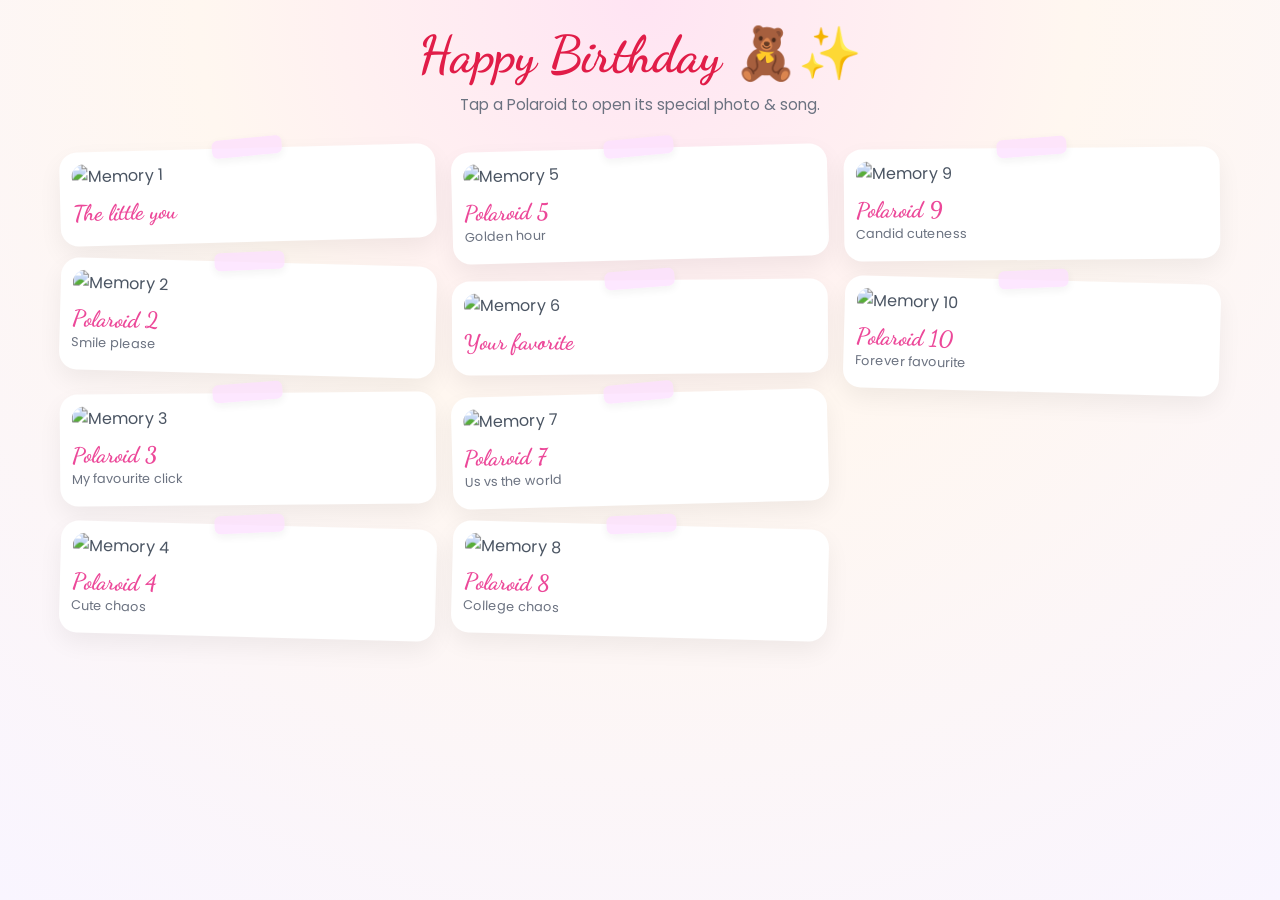
==== index.html @ dc7d76c8 "upload" ====
<!DOCTYPE html>
<html lang="en">
<head>
  <meta charset="UTF-8" />
  <meta name="viewport" content="width=device-width, initial-scale=1.0" />
  <title>Birthday Polaroids</title>

  <!-- Pinterest-ish fonts -->
  <link rel="preconnect" href="https://fonts.googleapis.com">
  <link rel="preconnect" href="https://fonts.gstatic.com" crossorigin>
  <link href="https://fonts.googleapis.com/css2?family=Poppins:wght@300;400;600&family=Dancing+Script:wght@600;700&display=swap" rel="stylesheet">

  <link rel="stylesheet" href="styles.css" />
</head>
<body class="bg-main">
  <div class="page-wrapper">
    <header class="hero">
      <h1>Happy Birthday 🧸✨</h1>
      <p>Tap a Polaroid to open its special photo & song.</p>
    </header>

    <main class="grid">
      <!-- CARD 1 -->
      <a href="photo1.html" class="polaroid-card">
        <div class="polaroid-inner">
          <img src="images/photo1.jpg" alt="Memory 1" />
          <div class="tape tape-top"></div>
          <div class="caption">
            <h2>The little you</h2>
          </div>
        </div>
      </a>

      <!-- CARD 2 -->
      <a href="photo2.html" class="polaroid-card">
        <div class="polaroid-inner">
          <img src="images/photo2.jpg" alt="Memory 2" />
          <div class="tape tape-top"></div>
          <div class="caption">
            <h2>Polaroid 2</h2>
            <p>Smile please</p>
          </div>
        </div>
      </a>

      <!-- CARD 3 -->
      <a href="photo3.html" class="polaroid-card">
        <div class="polaroid-inner">
          <img src="images/photo3.jpg" alt="Memory 3" />
          <div class="tape tape-top"></div>
          <div class="caption">
            <h2>Polaroid 3</h2>
            <p>My favourite click</p>
          </div>
        </div>
      </a>

      <!-- CARD 4 -->
      <a href="photo4.html" class="polaroid-card">
        <div class="polaroid-inner">
          <img src="images/photo4.jpg" alt="Memory 4" />
          <div class="tape tape-top"></div>
          <div class="caption">
            <h2>Polaroid 4</h2>
            <p>Cute chaos</p>
          </div>
        </div>
      </a>

      <!-- CARD 5 -->
      <a href="photo5.html" class="polaroid-card">
        <div class="polaroid-inner">
          <img src="images/photo5.jpg" alt="Memory 5" />
          <div class="tape tape-top"></div>
          <div class="caption">
            <h2>Polaroid 5</h2>
            <p>Golden hour</p>
          </div>
        </div>
      </a>

      <!-- CARD 6 -->
      <a href="photo6.html" class="polaroid-card">
        <div class="polaroid-inner">
          <img src="images/photo6.jpg" alt="Memory 6" />
          <div class="tape tape-top"></div>
          <div class="caption">
            <h2>Your favorite</h2>
          </div>
        </div>
      </a>

      <!-- CARD 7 -->
      <a href="photo7.html" class="polaroid-card">
        <div class="polaroid-inner">
          <img src="images/photo7.jpg" alt="Memory 7" />
          <div class="tape tape-top"></div>
          <div class="caption">
            <h2>Polaroid 7</h2>
            <p>Us vs the world</p>
          </div>
        </div>
      </a>

      <!-- CARD 8 -->
      <a href="photo8.html" class="polaroid-card">
        <div class="polaroid-inner">
          <img src="images/photo8.jpg" alt="Memory 8" />
          <div class="tape tape-top"></div>
          <div class="caption">
            <h2>Polaroid 8</h2>
            <p>College chaos</p>
          </div>
        </div>
      </a>

      <!-- CARD 9 -->
      <a href="photo9.html" class="polaroid-card">
        <div class="polaroid-inner">
          <img src="images/photo9.jpg" alt="Memory 9" />
          <div class="tape tape-top"></div>
          <div class="caption">
            <h2>Polaroid 9</h2>
            <p>Candid cuteness</p>
          </div>
        </div>
      </a>

      <!-- CARD 10 -->
      <a href="photo10.html" class="polaroid-card">
        <div class="polaroid-inner">
          <img src="images/photo10.jpg" alt="Memory 10" />
          <div class="tape tape-top"></div>
          <div class="caption">
            <h2>Polaroid 10</h2>
            <p>Forever favourite</p>
          </div>
        </div>
      </a>
    </main>
  </div>
</body>
</html>
---- styles.css ----
/* RESET */
*,
*::before,
*::after {
  box-sizing: border-box;
  margin: 0;
  padding: 0;
}

:root {
  --pink: #f9a8d4;
  --hot-pink: #ec4899;
  --text-main: #4b5563;
  --bg-soft: #fff7f0;
}

/* BACKGROUND */
.bg-main {
  background: radial-gradient(circle at top, #ffe4f3 0, #fff7f0 40%, #f9f5ff 100%);
  min-height: 100vh;
}

/* PAGE WRAPPER */
.page-wrapper {
  max-width: 1200px;
  margin: 0 auto;
  padding: 1.5rem 1.25rem 3rem;
  font-family: "Poppins", system-ui, -apple-system, BlinkMacSystemFont, sans-serif;
  color: var(--text-main);
}

/* HERO */
.hero {
  text-align: center;
  margin-bottom: 2rem;
}

.hero h1 {
  font-family: "Dancing Script", cursive;
  font-size: clamp(2.4rem, 5vw, 3.2rem);
  color: #e11d48;
  margin-bottom: 0.5rem;
}

.hero p {
  font-size: 0.95rem;
  max-width: 480px;
  margin: 0 auto;
  color: #6b7280;
}

/* GRID (Pinterest style) */
.grid {
  column-count: 1;
  column-gap: 1rem;
}

@media (min-width: 600px) {
  .grid {
    column-count: 2;
  }
}
@media (min-width: 900px) {
  .grid {
    column-count: 3;
  }
}

/* POLAROID CARDS ON INDEX PAGE */
.polaroid-card {
  display: inline-block;
  width: 100%;
  margin: 0 0 1.25rem;
  break-inside: avoid;
  text-decoration: none;
  color: inherit;
}

.polaroid-inner {
  position: relative;
  background: #ffffff;
  border-radius: 18px;
  padding: 0.75rem 0.75rem 1.1rem;
  box-shadow: 0 10px 24px rgba(0, 0, 0, 0.06);
  transform: rotate(-1.5deg);
  transition: transform 0.2s ease, box-shadow 0.2s ease, translate 0.2s ease;
}

.polaroid-card:nth-child(2n) .polaroid-inner {
  transform: rotate(1.5deg);
}
.polaroid-card:nth-child(3n) .polaroid-inner {
  transform: rotate(-0.5deg);
}

.polaroid-inner:hover {
  transform: translateY(-4px) rotate(0deg);
  box-shadow: 0 16px 30px rgba(0, 0, 0, 0.10);
}

/* CARD IMAGE */
.polaroid-inner img {
  width: 100%;
  border-radius: 14px;
  display: block;
  object-fit: cover;
  max-height: 260px;
}

/* “TAPE” */
.tape {
  position: absolute;
  left: 50%;
  top: -10px;
  width: 70px;
  height: 18px;
  background: rgba(253, 224, 255, 0.9);
  transform: translateX(-50%) rotate(-4deg);
  border-radius: 6px;
  box-shadow: 0 3px 8px rgba(0, 0, 0, 0.06);
  opacity: 0.85;
  pointer-events: none;
}

/* CAPTION */
.caption {
  margin-top: 0.6rem;
}
.caption h2 {
  font-family: "Dancing Script", cursive;
  font-size: 1.4rem;
  color: var(--hot-pink);
  margin-bottom: 0.15rem;
}
.caption p {
  font-size: 0.8rem;
  color: #6b7280;
}

/* SINGLE PHOTO PAGE */
.single-wrapper {
  max-width: 700px;
  margin: 0 auto;
  padding: 1.5rem 1.25rem 3rem;
  font-family: "Poppins", system-ui, -apple-system, BlinkMacSystemFont, sans-serif;
  color: var(--text-main);
  display: flex;
  flex-direction: column;
  align-items: center;
  gap: 1.25rem;
}

.single-card {
  background: #ffffff;
  border-radius: 20px;
  padding: 0.9rem 0.9rem 1.5rem;
  box-shadow: 0 18px 40px rgba(0, 0, 0, 0.10);
  text-align: center;
}

.single-photo {
  width: 100%;
  border-radius: 16px;
  max-height: 80vh;
  object-fit: contain;
}

.single-caption {
  margin-top: 0.8rem;
}

.single-caption h1 {
  font-family: "Dancing Script", cursive;
  font-size: 2.2rem;
  color: var(--hot-pink);
  margin-bottom: 0.3rem;
}

.single-caption p {
  font-size: 0.95rem;
  color: #6b7280;
}

/* BACK LINK */
.back-link {
  font-size: 0.9rem;
  text-decoration: none;
  color: #6b21a8;
  background: rgba(244, 219, 255, 0.9);
  padding: 0.35rem 0.8rem;
  border-radius: 999px;
  box-shadow: 0 4px 10px rgba(0, 0, 0, 0.05);
}

/* MOBILE TWEAKS */
@media (max-width: 480px) {
  .page-wrapper,
  .single-wrapper {
    padding-inline: 0.9rem;
  }

  .single-caption h1 {
    font-size: 1.9rem;
  }

  .single-card {
    padding: 0.8rem 0.8rem 1.2rem;
  }
}
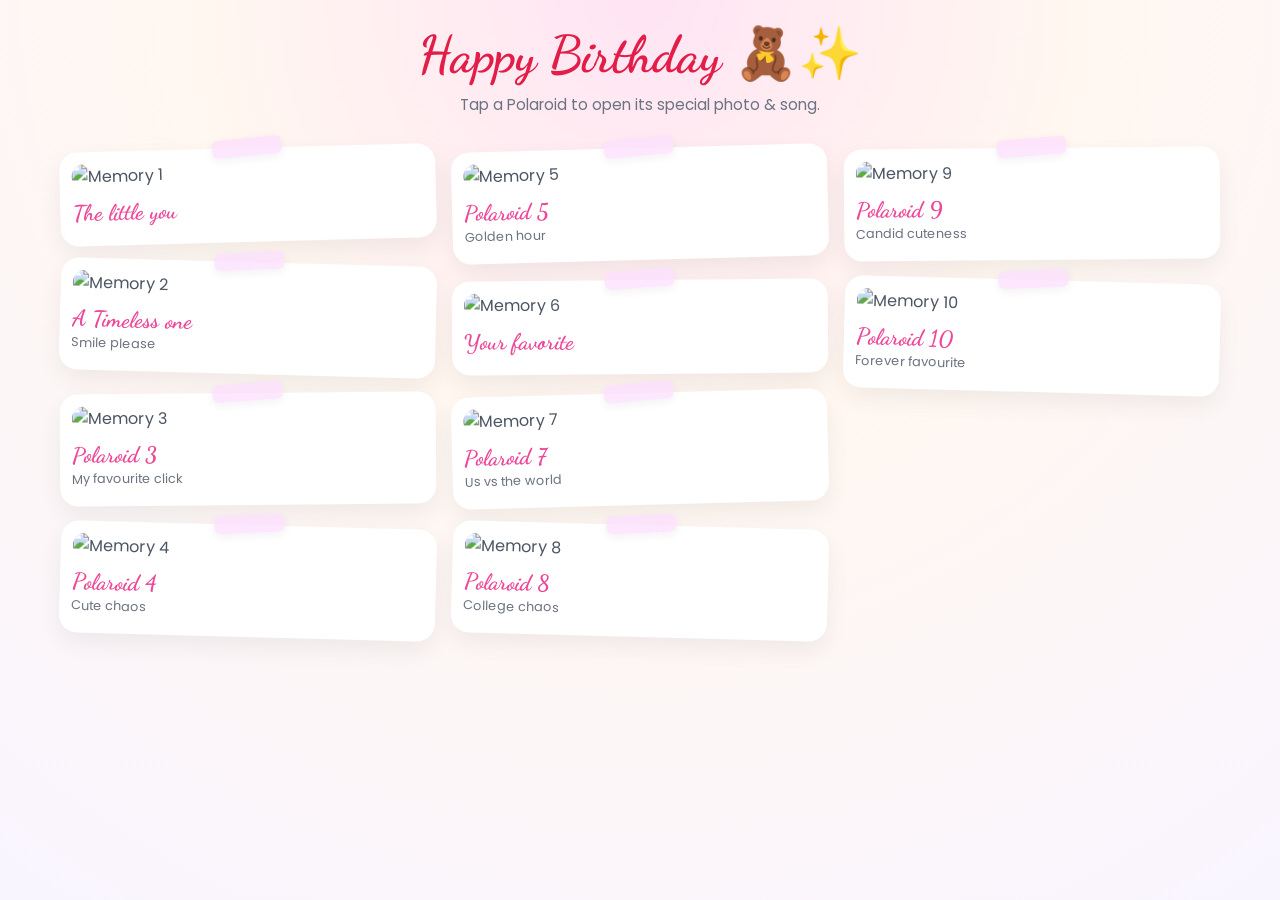
==== commit 8677f5e6: "Update index.html" ====
--- a/index.html
+++ b/index.html
@@ -37,7 +37,7 @@
           <img src="images/photo2.jpg" alt="Memory 2" />
           <div class="tape tape-top"></div>
           <div class="caption">
-            <h2>Polaroid 2</h2>
+            <h2>A Timeless one</h2>
             <p>Smile please</p>
           </div>
         </div>
@@ -140,4 +140,4 @@
     </main>
   </div>
 </body>
-</html>+</html>
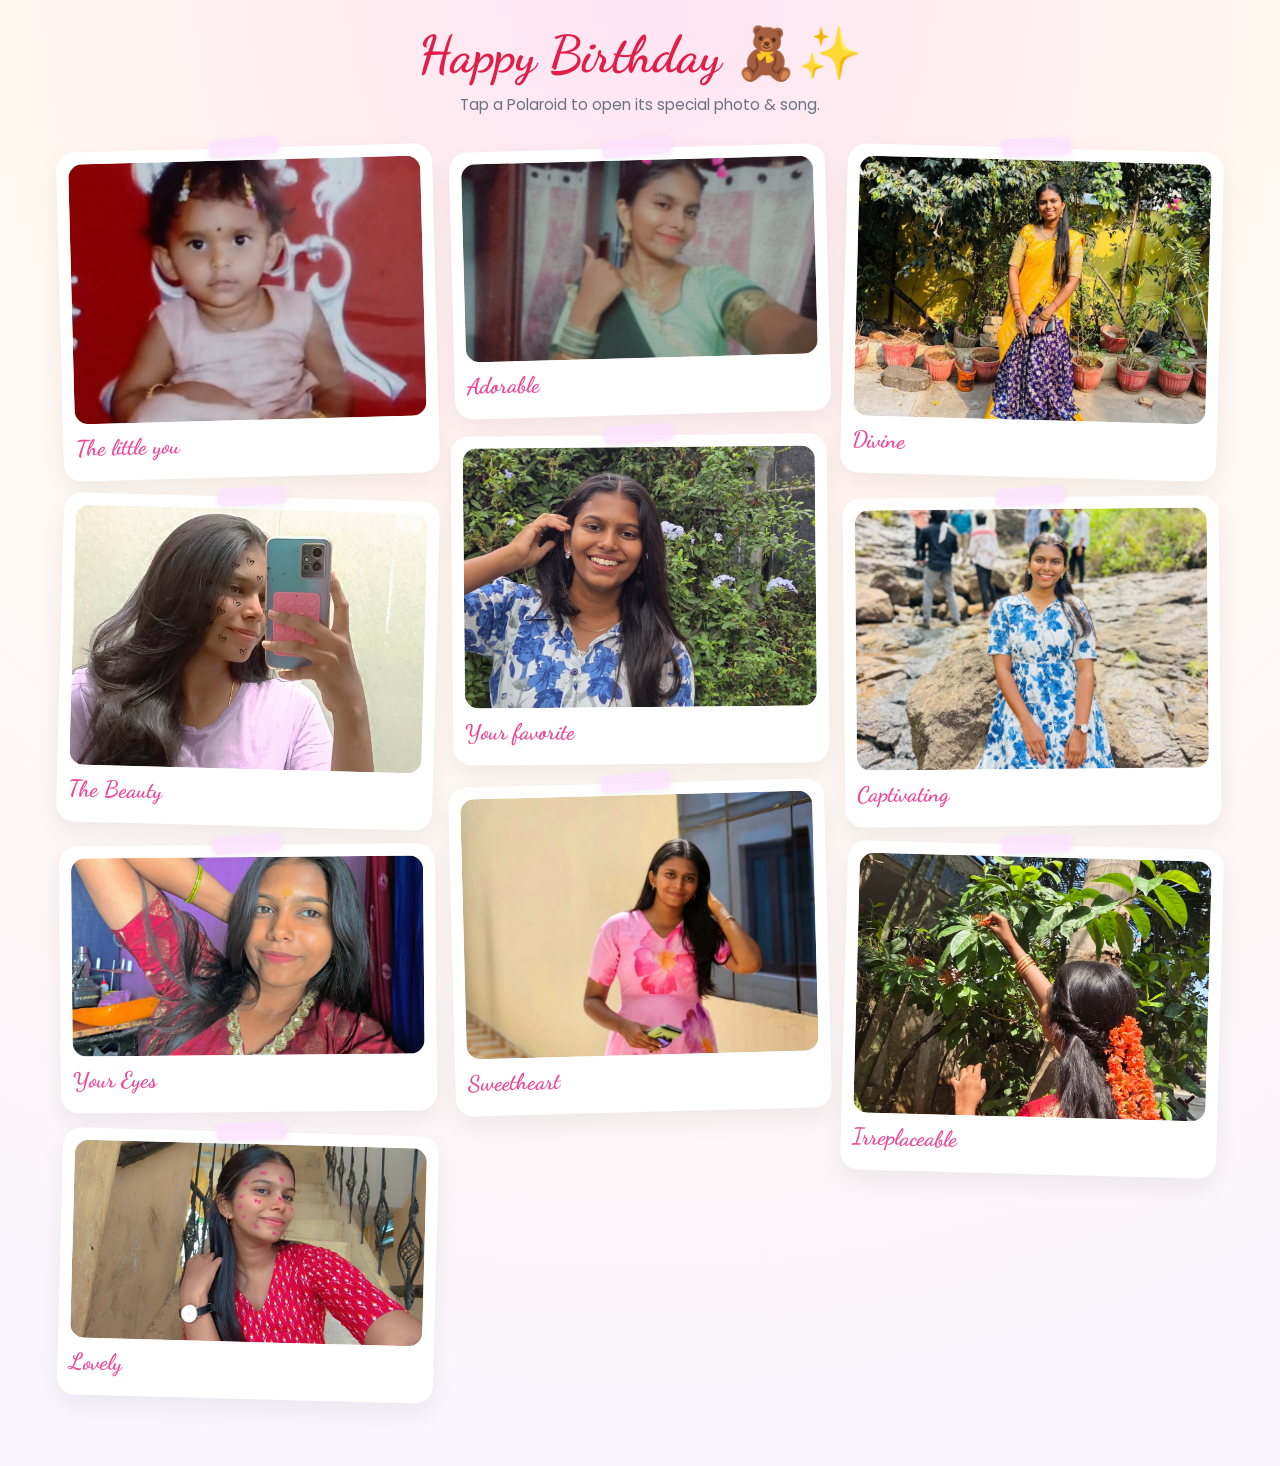
==== commit 64e37060: "Update index.html" ====
--- a/index.html
+++ b/index.html
@@ -37,8 +37,7 @@
           <img src="images/photo2.jpg" alt="Memory 2" />
           <div class="tape tape-top"></div>
           <div class="caption">
-            <h2>A Timeless one</h2>
-            <p>Smile please</p>
+            <h2>The Beauty</h2>
           </div>
         </div>
       </a>
@@ -46,11 +45,10 @@
       <!-- CARD 3 -->
       <a href="photo3.html" class="polaroid-card">
         <div class="polaroid-inner">
-          <img src="images/photo3.jpg" alt="Memory 3" />
+          <img src="images/photo3.png" alt="Memory 3" />
           <div class="tape tape-top"></div>
           <div class="caption">
-            <h2>Polaroid 3</h2>
-            <p>My favourite click</p>
+            <h2>Your Eyes</h2>
           </div>
         </div>
       </a>
@@ -61,8 +59,7 @@
           <img src="images/photo4.jpg" alt="Memory 4" />
           <div class="tape tape-top"></div>
           <div class="caption">
-            <h2>Polaroid 4</h2>
-            <p>Cute chaos</p>
+            <h2>Lovely</h2>
           </div>
         </div>
       </a>
@@ -70,11 +67,10 @@
       <!-- CARD 5 -->
       <a href="photo5.html" class="polaroid-card">
         <div class="polaroid-inner">
-          <img src="images/photo5.jpg" alt="Memory 5" />
+          <img src="images/photo5.jpeg" alt="Memory 5" />
           <div class="tape tape-top"></div>
           <div class="caption">
-            <h2>Polaroid 5</h2>
-            <p>Golden hour</p>
+            <h2>Adorable</h2>
           </div>
         </div>
       </a>
@@ -93,11 +89,10 @@
       <!-- CARD 7 -->
       <a href="photo7.html" class="polaroid-card">
         <div class="polaroid-inner">
-          <img src="images/photo7.jpg" alt="Memory 7" />
+          <img src="images/photo7.jpeg" alt="Memory 7" />
           <div class="tape tape-top"></div>
           <div class="caption">
-            <h2>Polaroid 7</h2>
-            <p>Us vs the world</p>
+            <h2>Sweetheart</h2>
           </div>
         </div>
       </a>
@@ -105,11 +100,10 @@
       <!-- CARD 8 -->
       <a href="photo8.html" class="polaroid-card">
         <div class="polaroid-inner">
-          <img src="images/photo8.jpg" alt="Memory 8" />
+          <img src="images/photo8.jpeg" alt="Memory 8" />
           <div class="tape tape-top"></div>
           <div class="caption">
-            <h2>Polaroid 8</h2>
-            <p>College chaos</p>
+            <h2>Divine</h2>
           </div>
         </div>
       </a>
@@ -120,8 +114,7 @@
           <img src="images/photo9.jpg" alt="Memory 9" />
           <div class="tape tape-top"></div>
           <div class="caption">
-            <h2>Polaroid 9</h2>
-            <p>Candid cuteness</p>
+            <h2>Captivating</h2>
           </div>
         </div>
       </a>
@@ -132,8 +125,7 @@
           <img src="images/photo10.jpg" alt="Memory 10" />
           <div class="tape tape-top"></div>
           <div class="caption">
-            <h2>Polaroid 10</h2>
-            <p>Forever favourite</p>
+            <h2>Irreplaceable</h2>
           </div>
         </div>
       </a>
